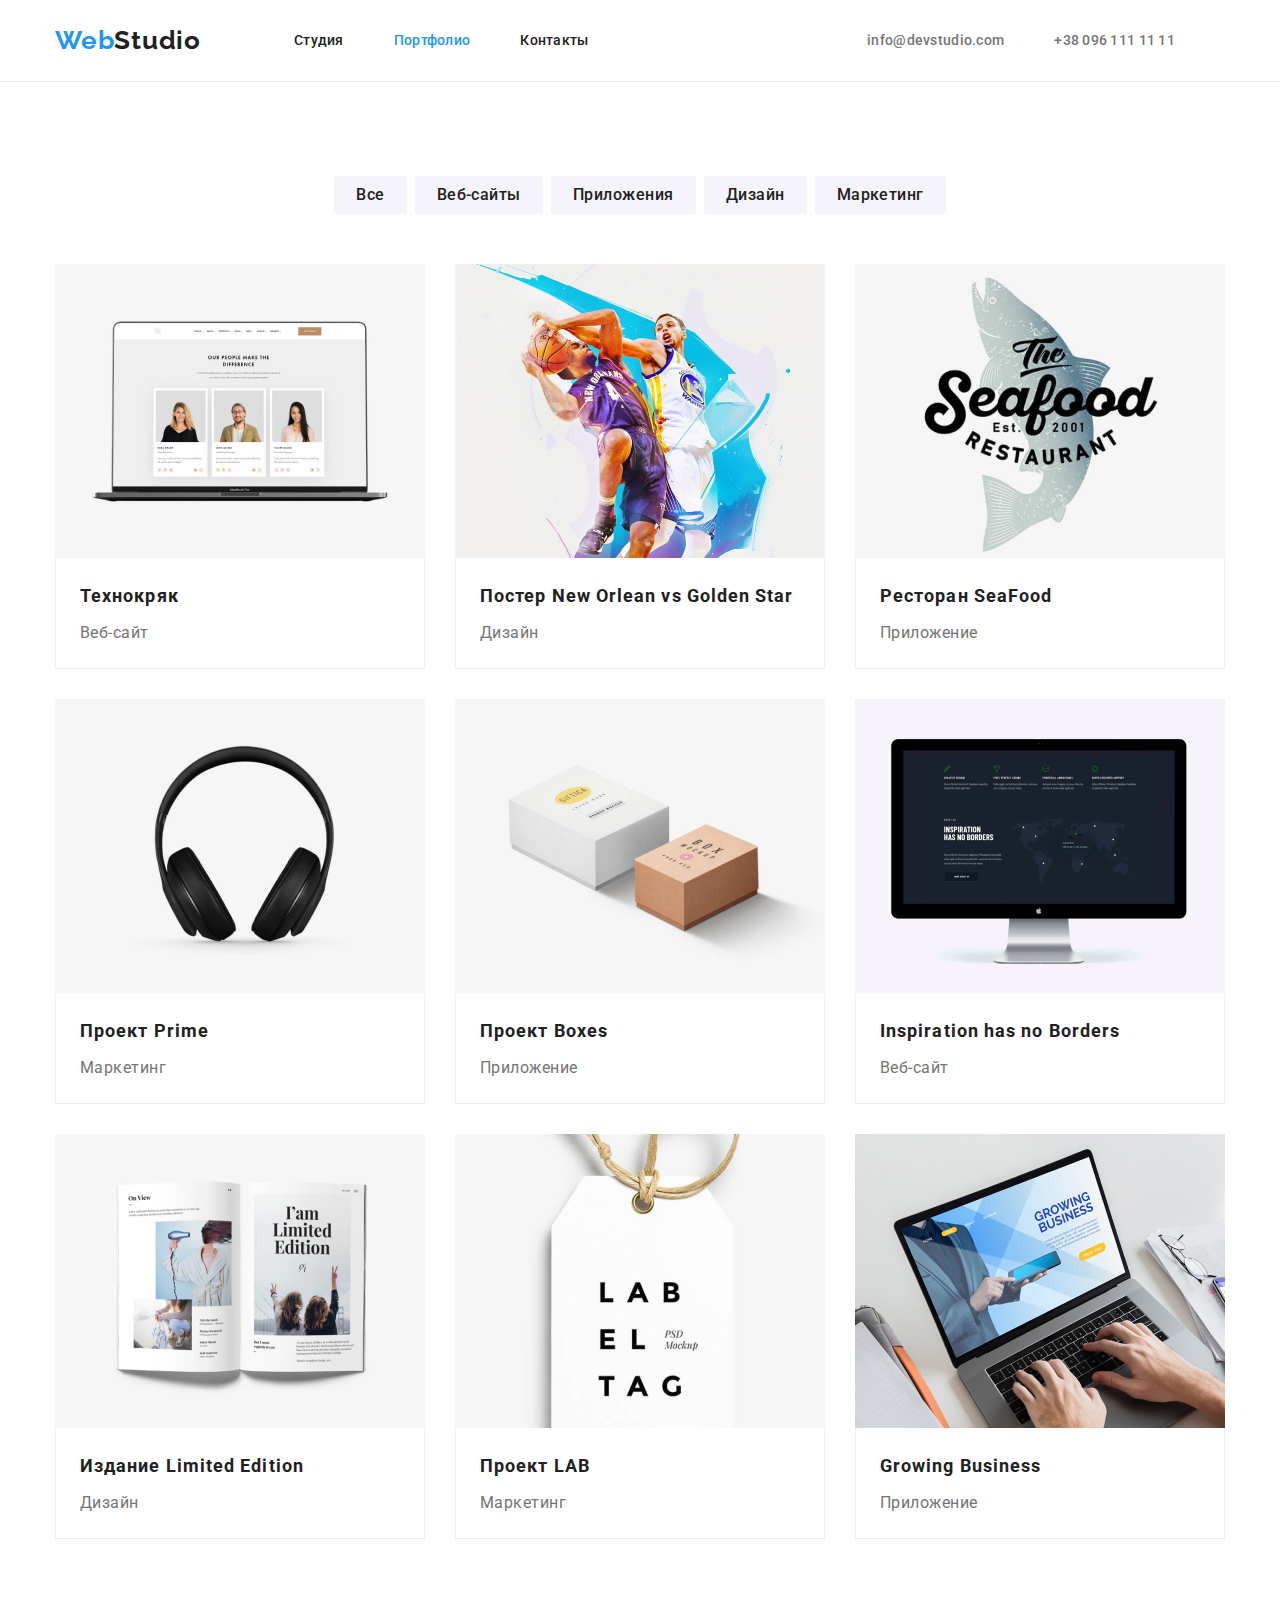
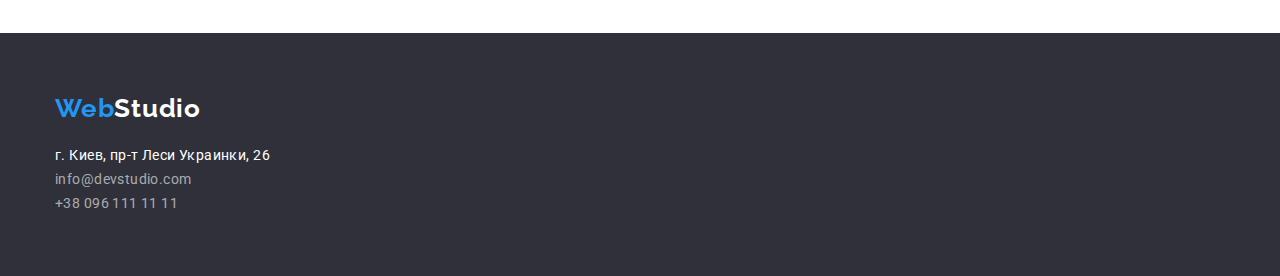
==== portfolio.html @ 63ca473e "hw 4" ====
<!DOCTYPE html>
<html lang="ru">
<head>
    <meta charset="UTF-8">
    <meta http-equiv="X-UA-Compatible" content="IE=edge">
    <meta name="viewport" content="width=device-width, initial-scale=1.0">
    <title>Portfolio</title>
    <link rel="preconnect" href="https://fonts.googleapis.com">
    <link rel="preconnect" href="https://fonts.gstatic.com" crossorigin>
    <link href="https://fonts.googleapis.com/css2?family=Raleway:wght@700&family=Roboto:wght@400;500;700;900&display=swap"
    rel="stylesheet">
    <link rel="stylesheet" href="https://cdnjs.cloudflare.com/ajax/libs/modern-normalize/1.0.0/modern-normalize.min.css" />
    <link rel="stylesheet" href="./css/style.css">
</head>
<body>
        <!--Шапка сайта-->
    <header class="header">
    
        <div class="container">
            <nav class="navigation">
                <a href="" class="logo">Web<span class="logo-web">Studio</span></a>
                <ul class="nav-list-links nav">
                    <li><a class="site-nav" href="./index.html">Студия</a></li>
                    <li><a class="site-nav current" href="">Портфолио</a> </li>
                    <li><a class="site-nav" href="">Контакты</a> </li>
                </ul>
            </nav>
    
            <ul class="site-nav-list ">
                <li>
                    <a class="site-nav-contact" href="mailto:info@devstudio.com">info@devstudio.com</a>
                </li>
                <li>
                    <a class="site-nav-contact" href="tel:+380961111111">+38 096 111 11 11</a>
                </li>
            </ul>
        </div>
    </header>

        <main>
            <section class="section">
                <div class="container">
                <h1 class="visually-hidden"> Наши Проекты</h1>
                <!-- кнопки -->
                <ul class="button-list">
                    <li class="button-list-item"><button class="button-navigate" type="button">Все</button></li>
                    <li class="button-list-item"><button class="button-navigate" type="button">Веб-сайты</button></li>
                    <li class="button-list-item"><button class="button-navigate" type="button">Приложения</button></li>
                    <li class="button-list-item"><button class="button-navigate" type="button">Дизайн</button></li>
                    <li class="button-list-item"><button class="button-navigate" type="button">Маркетинг</button></li>      
                </ul>
                
                <!-- Проекты -->
               
                <ul class="list-works">
                    <li class="list-cards-works-item">
            <a class="" href="">
                <img src="./img/project-1.jpg" width="370" height="294" alt="технокряк">  
                    <div class="conteiner-cards">                          
                        <h2 class="title-name-cards">Технокряк</h2>
                        <p class="cards-discription">Веб-сайт</p>
                    </div>

             </a>                       
                </li>
                    <li class="list-cards-works-item">
                        <a href="">
                            <img src="./img/project-2.jpg" width="370" height="294" alt="постер">
                            <div class="conteiner-cards">
                            <h2 class="title-name-cards">Постер New Orlean vs Golden Star</h2>                       
                            <p class="cards-discription">Дизайн</p>
                        </div>
                    </a>
                </li>
                    <li class="list-cards-works-item">
                        <a href="">
                            <img src="./img/project-3.jpg"  width="370" height="294" alt="ресторан">
                            <div class="conteiner-cards">
                                 <h2 class="title-name-cards">Ресторан SeaFood</h2>
                                <p class="cards-discription">Приложение</p>
                        </div>
                    </a>
                </li>
                    <li class="list-cards-works-item">
                        <a href="">
                            <img src="./img/project-4.jpg" width="370" height="294" alt="проект prime">
                                <div class="conteiner-cards">
                                 <h2 class="title-name-cards">Проект Prime</h2>
                                <p class="cards-discription">Маркетинг</p>
                               </div>
                    </a>
                </li>
                    <li class="list-cards-works-item">
                        <a href="">
                            <img src="./img/project-5.jpg" width="370" height="294" alt="проект boxes">
                                <div class="conteiner-cards">
                                 <h2 class="title-name-cards">Проект Boxes</h2>
                                <p class="cards-discription">Приложение</p>
                                </div>
                    </a>
                </li>
                    <li class="list-cards-works-item">
                        <a href="">
                            <img src="./img/project-6.jpg" width="370" height="294" alt="inpiration has no borders">
                                <div class="conteiner-cards">
                                 <h2 class="title-name-cards">Inspiration has no Borders</h2>
                                <p class="cards-discription">Веб-сайт</p>
                        </div>
                    </a>
                </li>
                    <li class="list-cards-works-item">
                        <a href="">
                            <img src="./img/project-7.jpg"  width="370" height="294" alt=" издание limited edition">
                                <div class="conteiner-cards">
                                 <h2 class="title-name-cards">Издание Limited Edition</h2>
                                <p class="cards-discription">Дизайн</p>
                                </div>
                    </a>
                </li>
                    <li class="list-cards-works-item">
                        <a href="">
                            <img src="./img/project-8.jpg" width="370" height="294" alt="проект lab">
                                <div class="conteiner-cards">
                                <h2 class="title-name-cards">Проект LAB</h2>
                                <p class="cards-discription">Маркетинг</p>
                            </div>
                    </a>
                </li>
                    <li class="list-cards-works-item">
                        <a href="">
                            <img src="./img/project-9.jpg"  width="370" height="294"  alt="growing business">
                                <div class="conteiner-cards">
                                <h2 class="title-name-cards">Growing Business</h2>
                                <p class="cards-discription">Приложение</p>
                        </div>
                    </a>
                </li>
                </ul>
                </div>
            </section>
        </main>

    <!--Подвал сайта-->
<footer class="footer">
    <div class="container">
        <a href="" class="logo-footer">Web<span class="logo-web-footer">Studio</span></a>
        <address>
            <ul class="list">
                <li><a class="address" href=""> г. Киев, пр-т Леси Украинки, 26</a></li>
                <li>
                    <a class="contact-footer" href="mailto:info@devstudio.com">info@devstudio.com</a>
                </li>
                <li>
                    <a class="contact-footer-phone" href="tel:+380961111111">+38 096 111 11 11</a>
                </li>
            </ul>
        </address>
    </div>
</footer>
    
</body>
</html>
---- css/style.css ----
:root {
  --primary-text-color: #212121;
  --tittle-text-color: #757575;
  --accent-color: #2196f3;
  --primary-with-color: #ffffff;
  --section-background-color: #f5f4fa;
  --section-hero-background-color: #c4c4c4;
  --footer-background-color: #2f303a;
  --button-accent-color: #188ce8;
  --contact-footer-color: rgba(255, 255, 255, 0.6);
  --border-color: #eeeeee;
  --border-header-color: #ececec;
}

/*--START STUDIO--*/
body {
  font-family: "Roboto", sans-serif;
  font-size: 14px;
  letter-spacing: 0.03em;
  color: var(--primary-text-color);
  background-color: var(--primary-with-color);
  margin: 0;
}

.container {
  width: 1200px;
  margin-left: auto;
  margin-right: auto;
  padding-left: 15px;
  padding-right: 15px;
}

.section {
  padding-top: 94px;
  padding-bottom: 94px;
}

.visually-hidden {
  position: absolute;
  width: 1px;
  height: 1px;
  margin: -1px;
  padding: 0;
  overflow: hidden;
  border: 0;
  clip: rect(0 0 0 0);
}

h1,
h2,
h3,
ul,
p {
  margin-top: 0;
  margin-bottom: 0;
  padding: 0;
}

ul {
  list-style: none;
}

a {
  text-decoration: none;
}

img {
  display: block;
  max-width: 100%;
  height: auto;
}

/* header */
.header .container,
.navigation,
.nav-list-links,
.site-nav-list {
  display: flex;
  align-items: center;
}

.header {
  border-bottom: 1px solid var(--border-header-color);
}

.site-nav-list {
  margin-left: auto;
}

.logo {
  font-family: Raleway;
  font-style: normal;
  font-weight: bold;
  font-size: 26px;
  line-height: 1.2;
  letter-spacing: 0.03em;
  color: var(--accent-color);
  margin-right: 93px;
  padding-top: 25px;
  padding-bottom: 25px;
}
.logo-web {
  font-family: Raleway;
  font-style: normal;
  font-weight: bold;
  font-size: 26px;
  line-height: 1.2;
  letter-spacing: 0.03em;
  color: var(--primary-text-color);
}

.nav-list-links {
  padding-top: 32px;
  padding-bottom: 32px;
}

.site-nav {
  font-style: normal;
  font-weight: 500;
  font-size: 14px;
  line-height: 1.1;
  letter-spacing: 0.02em;
  color: var(--primary-text-color);
  margin-right: 50px;
}
.current {
  color: var(--accent-color);
  text-decoration: none;
  pointer-events: none;
}

.site-nav:hover,
.site-nav:focus {
  color: var(--accent-color);
}
.site-nav-contact {
  color: var(--tittle-text-color);
  font-weight: 500;
  font-size: 14px;
  line-height: 1.14;
  letter-spacing: 0.02em;
  margin-right: 50px;
  padding-top: 32px;
  padding-bottom: 32px;
}
.site-nav-contact:hover,
.site-nav-contact:focus {
  color: var(--accent-color);
}

/* header end */

/* START-HERO */

.section-hero {
  background-image: linear-gradient(
      rgba(47, 48, 58, 0.4),
      rgba(47, 48, 58, 0.4)
    ),
    url(../img/hero-section.jpg);
  background-size: cover;
  background-color: var(--section-hero-background-color);
  text-align: center;
  padding-top: 200px;
  padding-bottom: 200px;
}

.hero-title {
  width: 696px;
  font-weight: 900;
  font-size: 44px;
  line-height: 1.36;
  margin-bottom: 30px;
  text-transform: uppercase;
  letter-spacing: 0.06em;
  color: var(--primary-with-color);
  margin-left: auto;
  margin-right: auto;
}
.button-hero {
  border: none;
  border-radius: 4px;
  padding: 10px 16px;
  cursor: pointer;
  background-color: var(--accent-color);
  font-family: inherit;
  font-style: normal;
  font-weight: bold;
  font-size: 16px;
  letter-spacing: 0.06em;
  color: var(--primary-with-color);
  font-size: 16px;
  line-height: 1.8;
}

.button-hero:hover,
.button-hero:focus {
  background-color: var(--button-accent-color);
}

/* END-HERO */

/* START-FEATURES */

.features-list {
  display: flex;
}

.features-list-item:not(:last-child) {
  margin-right: 30px;
}

.icon-features {
  display: flex;

  width: 270px;
  height: 120px;

  align-items: center;
  justify-content: center;

  margin-bottom: 30px;
  background-color: var(--section-background-color);
}

.icon-img {
  width: 65px;
  height: 70px;
}

.features-title {
  font-weight: bold;
  font-size: 14px;
  line-height: 1.14;
  letter-spacing: 0.03em;
  text-transform: uppercase;
  color: var(--primary-text-color);
  margin-bottom: 10px;
}
.features-description {
  width: 270px;
  font-style: normal;
  font-weight: normal;
  font-size: 14px;
  line-height: 1.7;
  letter-spacing: 0.03em;
  color: var(--tittle-text-color);
}

/* END-FEATURES */

.title {
  font-weight: bold;
  font-size: 36px;
  line-height: 1.16;
  text-align: center;
  letter-spacing: 0.03em;
  color: var(--primary-text-color);
  margin-bottom: 50px;
}

/* START-LESSON */

.lesson-list {
  display: flex;
  justify-content: space-between;
}

/* END-LESSON */

/* START-TEAM */

.section-team {
  background-color: var(--section-background-color);
}

.team-list {
  display: flex;
}

.card-position {
  flex-basis: calc((100% - 120px) / 4);
}

.cards,
.card-position:not(:last-child) {
  margin-right: 30px;
  background: var(--primary-with-color);
  box-shadow: 0px 1px 3px rgba(0, 0, 0, 0.12), 0px 1px 1px rgba(0, 0, 0, 0.14),
    0px 2px 1px rgba(0, 0, 0, 0.2);
  border-radius: 0px 0px 4px 4px;
}
.title-name {
  font-weight: 500;
  font-size: 16px;
  line-height: 1.18;
  text-align: center;
  letter-spacing: 0.03em;
  color: var(--primary-text-color);
  padding-top: 30px;
  padding-bottom: 10px;
}
.team-position {
  font-style: normal;
  font-weight: normal;
  font-size: 16px;
  line-height: 1.18;
  text-align: center;
  letter-spacing: 0.03em;
  color: var(--tittle-text-color);
  padding-bottom: 30px;
}

/* TEAM-END */
.footer {
  background-color: var(--footer-background-color);
  padding-top: 60px;
  padding-bottom: 60px;
}

.logo-footer {
  font-family: Raleway;
  font-style: normal;
  font-weight: bold;
  font-size: 26px;
  line-height: 1.2;
  letter-spacing: 0.03em;
  color: var(--accent-color);
  display: block;
  margin-bottom: 20px;
}

.logo-web-footer {
  font-family: Raleway;
  font-style: normal;
  font-weight: bold;
  font-size: 26px;
  line-height: 1.2;
  letter-spacing: 0.03em;
  color: var(--primary-with-color);
}
.address {
  font-style: normal;
  font-weight: normal;
  font-size: 14px;
  line-height: 1.71;
  letter-spacing: 0.03em;
  color: var(--primary-with-color);
}

.contact-footer {
  font-style: normal;
  font-weight: normal;
  font-size: 14px;
  line-height: 1.71;
  letter-spacing: 0.03em;
  color: var(--contact-footer-color);
  margin-bottom: 9px;
}

.contact-footer-phone {
  font-style: normal;
  font-weight: normal;
  font-size: 14px;
  line-height: 1.71;
  letter-spacing: 0.03em;
  color: var(--contact-footer-color);
}

/*--END STUDIO--*/

/* START PORTFOLIO */
.section-portfolio {
  color: var(--section-background-color);
  padding-top: 94px;
  padding-bottom: 94px;
}

.button-list {
  display: flex;
  justify-content: center;
  margin-bottom: 50px;
}

.button-list-item:not(:last-child) {
  margin-right: 8px;
}
.button-navigate {
  background-color: var(--section-background-color);
  text-decoration: none;
  font-family: inherit;
  font-style: normal;
  font-weight: 500;
  font-size: 16px;
  line-height: 1.62;
  text-align: center;
  letter-spacing: 0.03em;
  color: var(--primary-text-color);
  cursor: pointer;
  border: 0px;
  border-radius: 3px;
  padding: 6px 22px;
}
.button-navigate:hover,
.button-navigate:focus {
  background-color: var(--accent-color);
  color: var(--primary-with-color);
}

.list-works {
  display: flex;
  flex-wrap: wrap;
}

.list-cards-works-item:not(:nth-child(3n)) {
  margin-right: 30px;
}

.list-cards-works-item:not(:nth-last-child(-n + 3)) {
  margin-bottom: 30px;
}

.conteiner-cards {
  border-left: 1px solid var(--border-color);
  border-right: 1px solid var(--border-color);
  border-bottom: 1px solid var(--border-color);
  padding-top: 20px;
  padding-left: 24px;
  padding-right: 24px;
  padding-bottom: 20px;
}

.title-name-cards {
  font-weight: bold;
  font-size: 18px;
  line-height: 2;
  letter-spacing: 0.06em;
  color: var(--primary-text-color);
  margin-bottom: 4px;
}

.cards-discription {
  font-style: normal;
  font-weight: normal;
  font-size: 16px;
  line-height: 1.87;
  letter-spacing: 0.03em;
  color: var(--tittle-text-color);
}

/* END PORTFOLIO */
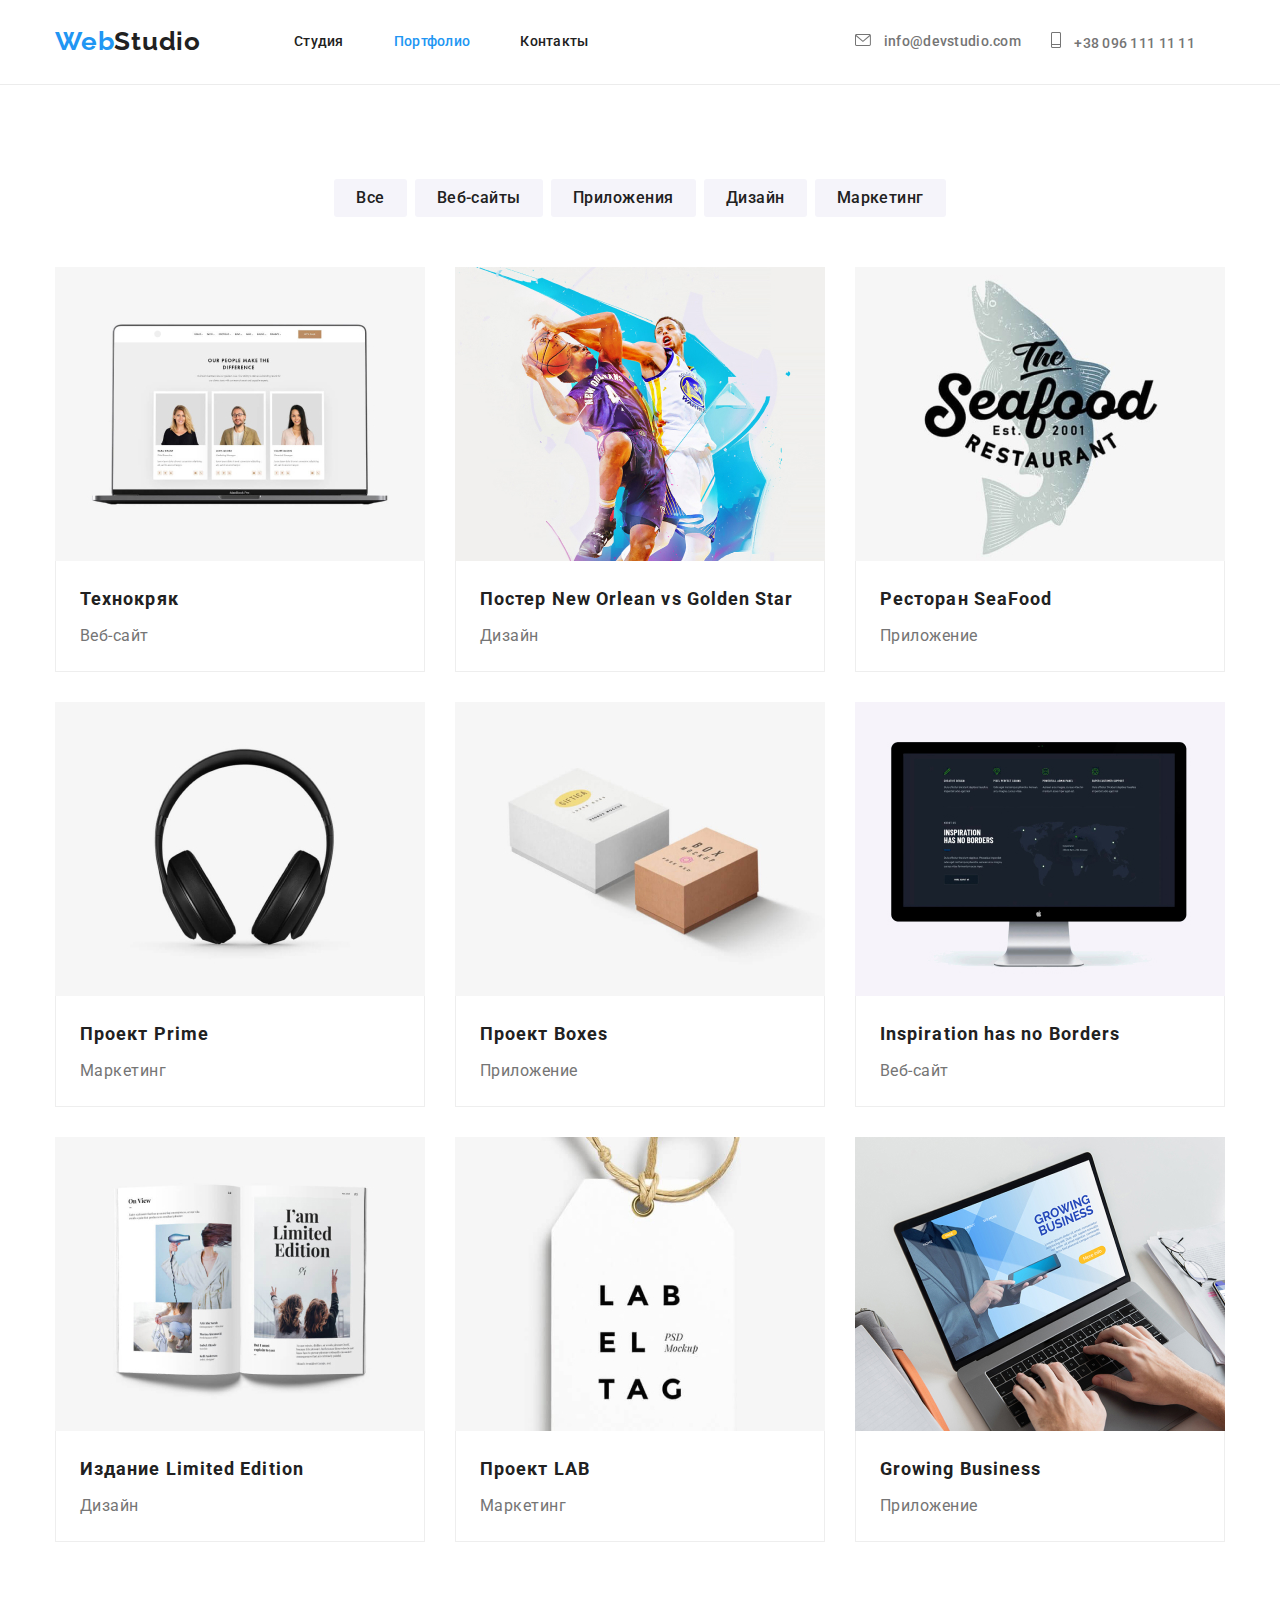
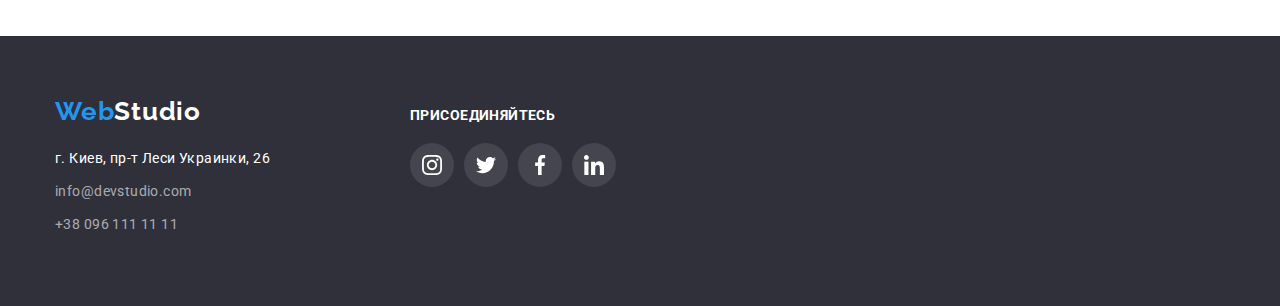
==== commit b3a5fdef: "finished hw 4" ====
--- a/portfolio.html
+++ b/portfolio.html
@@ -13,10 +13,10 @@
     <link rel="stylesheet" href="./css/style.css">
 </head>
 <body>
+
         <!--Шапка сайта-->
     <header class="header">
-    
-        <div class="container">
+        <div class="container-header">
             <nav class="navigation">
                 <a href="" class="logo">Web<span class="logo-web">Studio</span></a>
                 <ul class="nav-list-links nav">
@@ -27,15 +27,25 @@
             </nav>
     
             <ul class="site-nav-list ">
-                <li>
-                    <a class="site-nav-contact" href="mailto:info@devstudio.com">info@devstudio.com</a>
-                </li>
-                <li>
-                    <a class="site-nav-contact" href="tel:+380961111111">+38 096 111 11 11</a>
+                <li class="site-nav-list-item">
+                    <a class="site-nav-contact" href="mailto:info@devstudio.com">
+                        <svg class="header-logo-email">
+                            <use href="./img/icons.svg#icon-email" width="16" height="12"> </use>
+                        </svg>
+                        info@devstudio.com
+                    </a>
+                </li>
+                <li class="site-nav-list-item">
+                    <a class="site-nav-contact" href="tel:+380961111111">
+                        <svg class="header-logo-phone">
+                            <use href="./img/icons.svg#icon-phone" width="10" height="16"> </use>
+                        </svg>
+                        +38 096 111 11 11</a>
                 </li>
             </ul>
         </div>
     </header>
+
 
         <main>
             <section class="section">
@@ -54,7 +64,7 @@
                
                 <ul class="list-works">
                     <li class="list-cards-works-item">
-            <a class="" href="">
+            <a class="cards-link" href="">
                 <img src="./img/project-1.jpg" width="370" height="294" alt="технокряк">  
                     <div class="conteiner-cards">                          
                         <h2 class="title-name-cards">Технокряк</h2>
@@ -64,7 +74,7 @@
              </a>                       
                 </li>
                     <li class="list-cards-works-item">
-                        <a href="">
+                        <a class="cards-link" href="">
                             <img src="./img/project-2.jpg" width="370" height="294" alt="постер">
                             <div class="conteiner-cards">
                             <h2 class="title-name-cards">Постер New Orlean vs Golden Star</h2>                       
@@ -73,7 +83,7 @@
                     </a>
                 </li>
                     <li class="list-cards-works-item">
-                        <a href="">
+                        <a class="cards-link" href="">
                             <img src="./img/project-3.jpg"  width="370" height="294" alt="ресторан">
                             <div class="conteiner-cards">
                                  <h2 class="title-name-cards">Ресторан SeaFood</h2>
@@ -82,7 +92,7 @@
                     </a>
                 </li>
                     <li class="list-cards-works-item">
-                        <a href="">
+                        <a class="cards-link" href="">
                             <img src="./img/project-4.jpg" width="370" height="294" alt="проект prime">
                                 <div class="conteiner-cards">
                                  <h2 class="title-name-cards">Проект Prime</h2>
@@ -91,7 +101,7 @@
                     </a>
                 </li>
                     <li class="list-cards-works-item">
-                        <a href="">
+                        <a class="cards-link" href="">
                             <img src="./img/project-5.jpg" width="370" height="294" alt="проект boxes">
                                 <div class="conteiner-cards">
                                  <h2 class="title-name-cards">Проект Boxes</h2>
@@ -100,7 +110,7 @@
                     </a>
                 </li>
                     <li class="list-cards-works-item">
-                        <a href="">
+                        <a class="cards-link" href="">
                             <img src="./img/project-6.jpg" width="370" height="294" alt="inpiration has no borders">
                                 <div class="conteiner-cards">
                                  <h2 class="title-name-cards">Inspiration has no Borders</h2>
@@ -109,7 +119,7 @@
                     </a>
                 </li>
                     <li class="list-cards-works-item">
-                        <a href="">
+                        <a class="cards-link" href="">
                             <img src="./img/project-7.jpg"  width="370" height="294" alt=" издание limited edition">
                                 <div class="conteiner-cards">
                                  <h2 class="title-name-cards">Издание Limited Edition</h2>
@@ -118,7 +128,7 @@
                     </a>
                 </li>
                     <li class="list-cards-works-item">
-                        <a href="">
+                        <a class="cards-link" href="">
                             <img src="./img/project-8.jpg" width="370" height="294" alt="проект lab">
                                 <div class="conteiner-cards">
                                 <h2 class="title-name-cards">Проект LAB</h2>
@@ -127,7 +137,7 @@
                     </a>
                 </li>
                     <li class="list-cards-works-item">
-                        <a href="">
+                        <a class="cards-link" href="">
                             <img src="./img/project-9.jpg"  width="370" height="294"  alt="growing business">
                                 <div class="conteiner-cards">
                                 <h2 class="title-name-cards">Growing Business</h2>
@@ -142,18 +152,65 @@
 
     <!--Подвал сайта-->
 <footer class="footer">
-    <div class="container">
-        <a href="" class="logo-footer">Web<span class="logo-web-footer">Studio</span></a>
-        <address>
-            <ul class="list">
-                <li><a class="address" href=""> г. Киев, пр-т Леси Украинки, 26</a></li>
+    <div class="container footer-container">
+        <div class="address">
+            <a href="" class="logo-footer">Web<span class="logo-web-footer">Studio</span></a>
+            <address>
+                <ul class="list">
+                    <li class="footer-contact-list-item">
+                        <a class="address" href=""> г. Киев, пр-т Леси Украинки, 26</a>
+                    </li>
+                    <li class="footer-contact-list-item">
+                        <a class="contact-footer" href="mailto:info@devstudio.com">info@devstudio.com</a>
+                    </li>
+                    <li class="footer-contact-list-item">
+                        <a class="contact-footer-phone" href="tel:+380961111111">+38 096 111 11 11</a>
+                    </li>
+                </ul>
+        </div>
+
+        <div class="social">
+            <p class="footer-subscribe">ПРИСОЕДИНЯЙТЕСЬ</p>
+            <ul class="footer-social-links">
                 <li>
-                    <a class="contact-footer" href="mailto:info@devstudio.com">info@devstudio.com</a>
-                </li>
-                <li>
-                    <a class="contact-footer-phone" href="tel:+380961111111">+38 096 111 11 11</a>
+
+                </li>
+                <li class="footer-social-links-item">
+                    <a class="footer-logo-links" href="">
+                        <svg class="footer-icon">
+                            <use href="./img/icons.svg#icon-instagram" width="20" height="20">
+                            </use>
+                        </svg>
+                    </a>
+                </li>
+                <li class="footer-social-links-item">
+                    <a class="footer-logo-links" href="">
+                        <svg class="footer-icon">
+                            <use href="./img/icons.svg#icon-twitter" width="20" height="20">
+                            </use>
+                        </svg>
+                    </a>
+                </li>
+                <li class="footer-social-links-item">
+                    <a class="footer-logo-links" href="">
+                        <svg class="footer-icon">
+                            <use href="./img/icons.svg#icon-facebook" width="20" height="20">
+                            </use>
+                        </svg>
+                    </a>
+                </li>
+                <li class="footer-social-links-item">
+                    <a class="footer-logo-links" href="">
+                        <svg class="footer-icon">
+                            <use href="./img/icons.svg#icon-linkedin" width="20" height="20">
+                            </use>
+                        </svg>
+                    </a>
                 </li>
             </ul>
+            </li>
+            </ul>
+        </div>
         </address>
     </div>
 </footer>
--- a/css/style.css
+++ b/css/style.css
@@ -10,6 +10,7 @@
   --contact-footer-color: rgba(255, 255, 255, 0.6);
   --border-color: #eeeeee;
   --border-header-color: #ececec;
+  --border-clients-color: #afb1b8;
 }
 
 /*--START STUDIO--*/
@@ -62,6 +63,7 @@
 
 a {
   text-decoration: none;
+  display: block;
 }
 
 img {
@@ -71,20 +73,50 @@
 }
 
 /* header */
-.header .container,
+.container-header {
+  min-width: 1200px;
+  display: flex;
+  padding-left: 15px;
+  padding-right: 15px;
+}
+
+.header {
+  border-bottom: 1px solid var(--border-header-color);
+  display: flex;
+  justify-content: center;
+  align-items: center;
+}
+
 .navigation,
 .nav-list-links,
+.site-nav {
+  display: flex;
+  justify-content: center;
+  align-items: center;
+}
+
 .site-nav-list {
   display: flex;
-  align-items: center;
-}
-
-.header {
-  border-bottom: 1px solid var(--border-header-color);
-}
-
-.site-nav-list {
-  margin-left: auto;
+  justify-content: center;
+  align-items: center;
+}
+
+.navigation {
+  margin-right: auto;
+}
+
+.header-logo-email {
+  width: 16px;
+  height: 12px;
+  fill: currentColor;
+  margin-right: 10px;
+}
+
+.header-logo-phone {
+  width: 10px;
+  height: 16px;
+  fill: currentColor;
+  margin-right: 10px;
 }
 
 .logo {
@@ -139,10 +171,14 @@
   font-size: 14px;
   line-height: 1.14;
   letter-spacing: 0.02em;
-  margin-right: 50px;
   padding-top: 32px;
   padding-bottom: 32px;
 }
+
+.site-nav-contact {
+  margin-right: 30px;
+}
+
 .site-nav-contact:hover,
 .site-nav-contact:focus {
   color: var(--accent-color);
@@ -308,16 +344,168 @@
   text-align: center;
   letter-spacing: 0.03em;
   color: var(--tittle-text-color);
-  padding-bottom: 30px;
+  margin-bottom: 16px;
+}
+
+.team-social-links-item {
+  display: flex;
+  justify-content: center;
+  align-items: center;
+  margin-bottom: 30px;
+}
+
+.team-social-links-item:not(last-child) {
+  margin-right: 10px;
+}
+
+.team-social-links {
+  display: flex;
+  justify-content: center;
+  align-items: center;
+}
+
+.logo-links {
+  width: 44px;
+  height: 44px;
+}
+
+.icon-links {
+  width: 44px;
+  height: 44px;
+  fill: var(--border-clients-color);
+  padding: 12px;
+}
+
+.logo-links:hover,
+.logo-links:focus {
+  background-color: var(--accent-color);
+  border-radius: 50px;
+}
+
+.icon-links:hover,
+.icon-links:focus {
+  fill: var(--primary-with-color);
 }
 
 /* TEAM-END */
+
+/* START CLIENTS */
+.clients-list {
+  display: flex;
+  justify-content: center;
+}
+
+.clients-list-item {
+  display: flex;
+  border: 1 px solid var(--border-clients-color);
+  border-radius: 4px;
+}
+
+.clients-icon-link {
+  width: 170px;
+  height: 92px;
+  border: 1px solid var(--border-clients-color);
+  border-radius: 4px;
+  padding: 16px 32px;
+}
+
+.clients-icon {
+  width: 106px;
+  height: 60px;
+  fill: var(--border-clients-color);
+}
+
+.clients-list-item:not(:last-child) {
+  margin-right: 30px;
+}
+
+.clients-icon-link:hover,
+.clients-icon-link:focus {
+  border-color: var(--accent-color);
+}
+
+.clients-icon:hover,
+.clients-icon:focus {
+  fill: var(--accent-color);
+}
+
 .footer {
   background-color: var(--footer-background-color);
   padding-top: 60px;
   padding-bottom: 60px;
 }
 
+/* SOCIAL */
+.footer-container {
+  display: flex;
+  align-items: baseline;
+}
+
+.address {
+  margin-right: 70px;
+}
+
+.social {
+  display: flex;
+  flex-direction: column;
+  justify-content: center;
+}
+
+.footer-subscribe {
+  font-family: inherit;
+  font-style: normal;
+  font-weight: bold;
+  font-size: 14px;
+  line-height: 16px;
+  letter-spacing: 0.03em;
+  text-transform: uppercase;
+  color: var(--primary-with-color);
+  margin-bottom: 20px;
+}
+
+.footer-social-links-item {
+  display: flex;
+  justify-content: center;
+  align-items: center;
+}
+
+.footer-social-links-item:not(last-child) {
+  margin-right: 10px;
+}
+
+.footer-social-links {
+  display: flex;
+  justify-content: center;
+  align-items: center;
+}
+
+.footer-logo-links {
+  width: 44px;
+  height: 44px;
+  background: rgba(255, 255, 255, 0.1);
+  border-radius: 50px;
+}
+
+.footer-icon {
+  width: 44px;
+  height: 44px;
+  fill: var(--primary-with-color);
+  padding: 12px;
+}
+
+.footer-logo-links:hover,
+.footer-logo-links:focus {
+  background-color: var(--accent-color);
+  border-radius: 50px;
+}
+
+.icon-links:hover,
+.icon-links:focus {
+  fill: var(--primary-with-color);
+}
+
+/* END-SOCIAL */
+
 .logo-footer {
   font-family: Raleway;
   font-style: normal;
@@ -348,6 +536,10 @@
   color: var(--primary-with-color);
 }
 
+.footer-contact-list-item:not(last-child) {
+  margin-bottom: 9px;
+}
+
 .contact-footer {
   font-style: normal;
   font-weight: normal;
@@ -355,7 +547,6 @@
   line-height: 1.71;
   letter-spacing: 0.03em;
   color: var(--contact-footer-color);
-  margin-bottom: 9px;
 }
 
 .contact-footer-phone {
@@ -405,11 +596,19 @@
 .button-navigate:focus {
   background-color: var(--accent-color);
   color: var(--primary-with-color);
+  box-shadow: 0px 3px 1px rgba(0, 0, 0, 0.1), 0px 1px 2px rgba(0, 0, 0, 0.08),
+    0px 2px 2px rgba(0, 0, 0, 0.12);
 }
 
 .list-works {
   display: flex;
   flex-wrap: wrap;
+}
+
+.cards-link:hover,
+.cards-link:focus {
+  box-shadow: 0px 1px 1px rgba(0, 0, 0, 0.12), 0px 4px 4px rgba(0, 0, 0, 0.06),
+    1px 4px 6px rgba(0, 0, 0, 0.16);
 }
 
 .list-cards-works-item:not(:nth-child(3n)) {
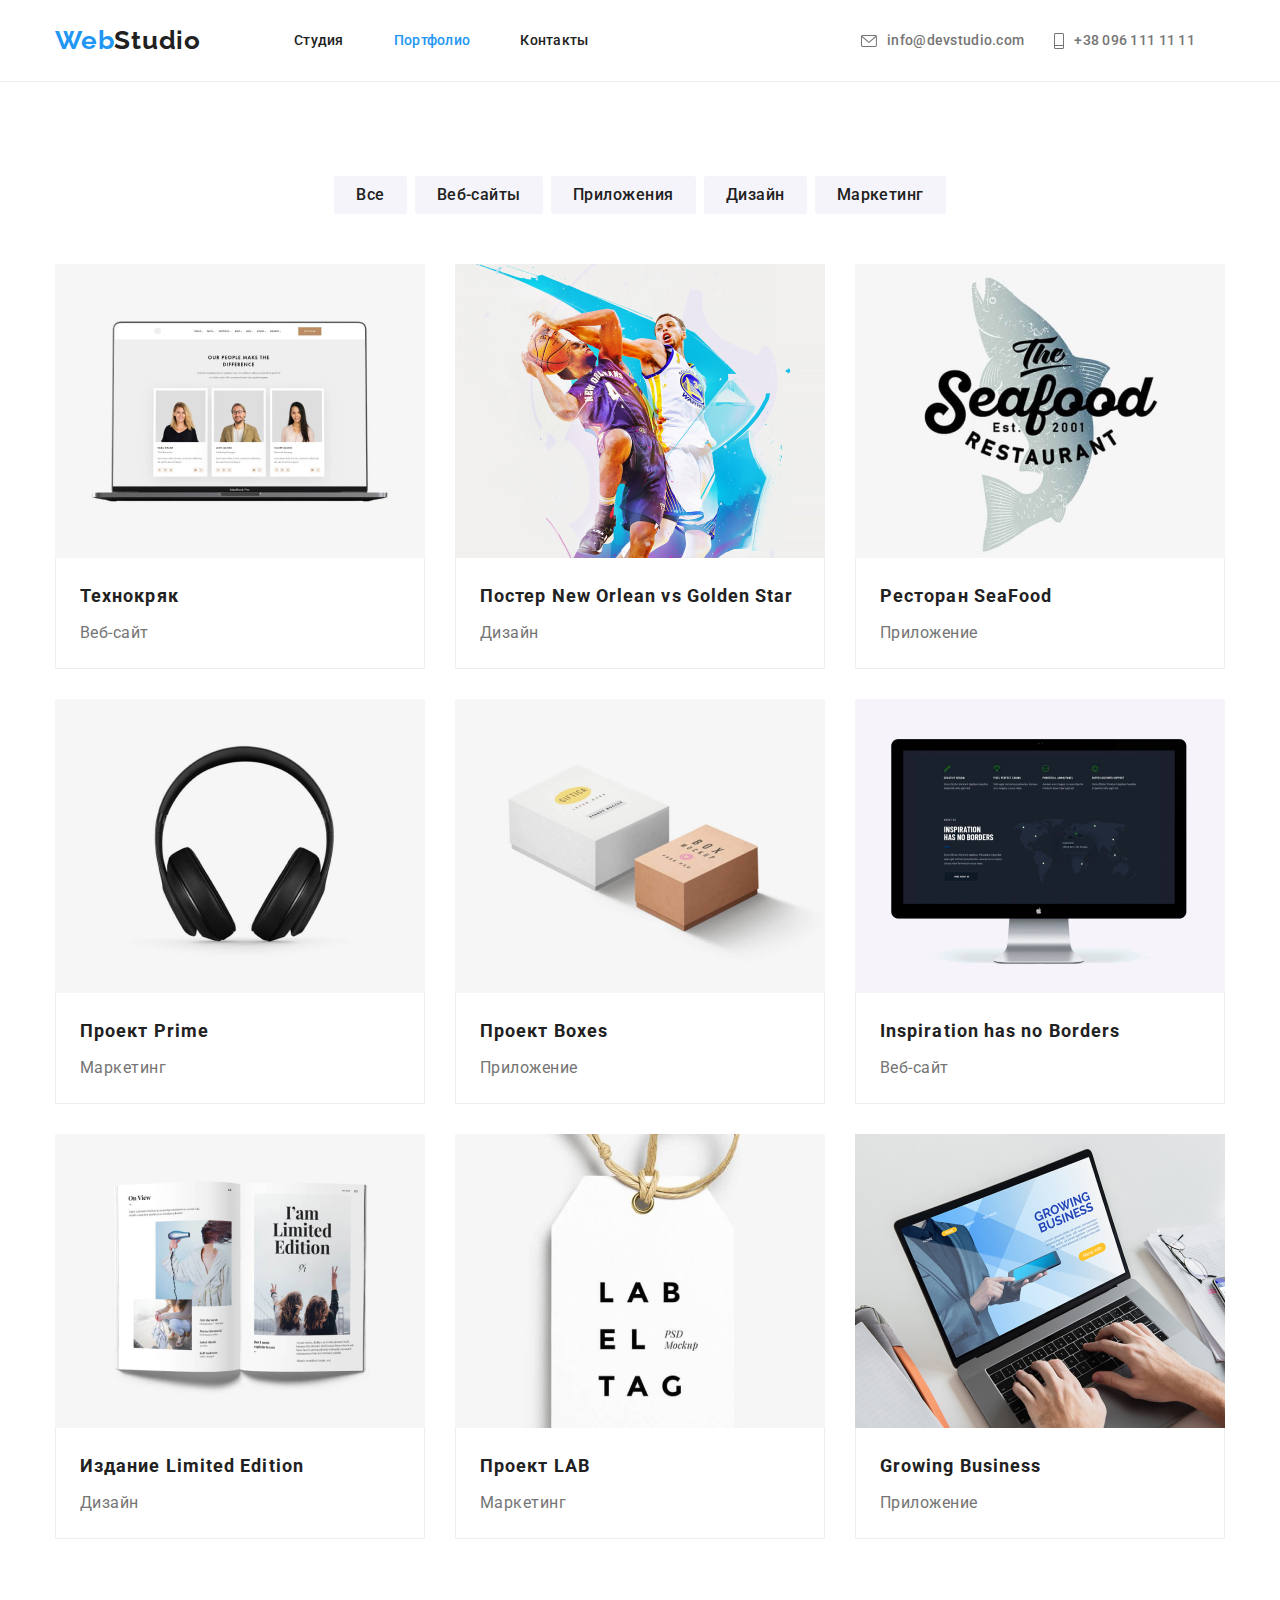
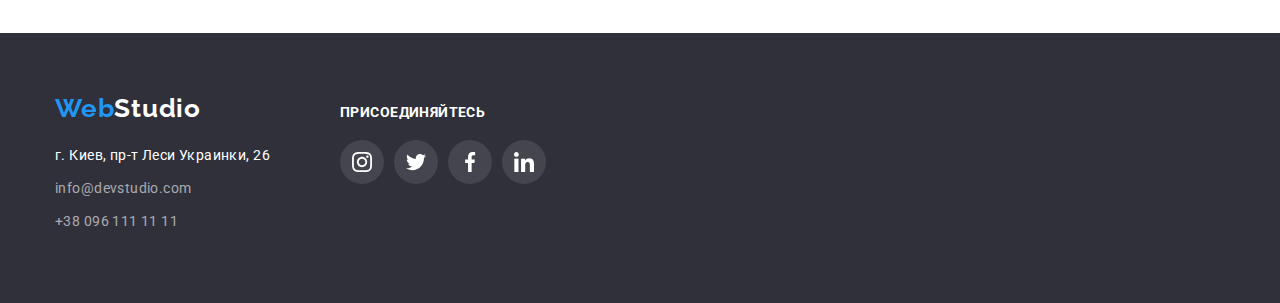
==== commit b0731e1f: "fixed hw4" ====
--- a/portfolio.html
+++ b/portfolio.html
@@ -158,7 +158,7 @@
             <address>
                 <ul class="list">
                     <li class="footer-contact-list-item">
-                        <a class="address" href=""> г. Киев, пр-т Леси Украинки, 26</a>
+                        <a class="address-link" href=""> г. Киев, пр-т Леси Украинки, 26</a>
                     </li>
                     <li class="footer-contact-list-item">
                         <a class="contact-footer" href="mailto:info@devstudio.com">info@devstudio.com</a>
--- a/css/style.css
+++ b/css/style.css
@@ -117,6 +117,7 @@
   height: 16px;
   fill: currentColor;
   margin-right: 10px;
+  align-items: baseline;
 }
 
 .logo {
@@ -166,6 +167,8 @@
   color: var(--accent-color);
 }
 .site-nav-contact {
+  display: flex;
+  align-items: center;
   color: var(--tittle-text-color);
   font-weight: 500;
   font-size: 14px;
@@ -285,6 +288,10 @@
 
 /* END-FEATURES */
 
+.occupation-section {
+  padding-top: 0px;
+}
+
 .title {
   font-weight: bold;
   font-size: 36px;
@@ -333,8 +340,8 @@
   text-align: center;
   letter-spacing: 0.03em;
   color: var(--primary-text-color);
-  padding-top: 30px;
-  padding-bottom: 10px;
+  margin-top: 30px;
+  margin-bottom: 10px;
 }
 .team-position {
   font-style: normal;
@@ -407,12 +414,12 @@
   border: 1px solid var(--border-clients-color);
   border-radius: 4px;
   padding: 16px 32px;
+  fill: var(--border-clients-color);
 }
 
 .clients-icon {
   width: 106px;
   height: 60px;
-  fill: var(--border-clients-color);
 }
 
 .clients-list-item:not(:last-child) {
@@ -422,10 +429,6 @@
 .clients-icon-link:hover,
 .clients-icon-link:focus {
   border-color: var(--accent-color);
-}
-
-.clients-icon:hover,
-.clients-icon:focus {
   fill: var(--accent-color);
 }
 
@@ -434,6 +437,8 @@
   padding-top: 60px;
   padding-bottom: 60px;
 }
+
+/* END-CLIENTS */
 
 /* SOCIAL */
 .footer-container {
@@ -527,7 +532,7 @@
   letter-spacing: 0.03em;
   color: var(--primary-with-color);
 }
-.address {
+.address-link {
   font-style: normal;
   font-weight: normal;
   font-size: 14px;
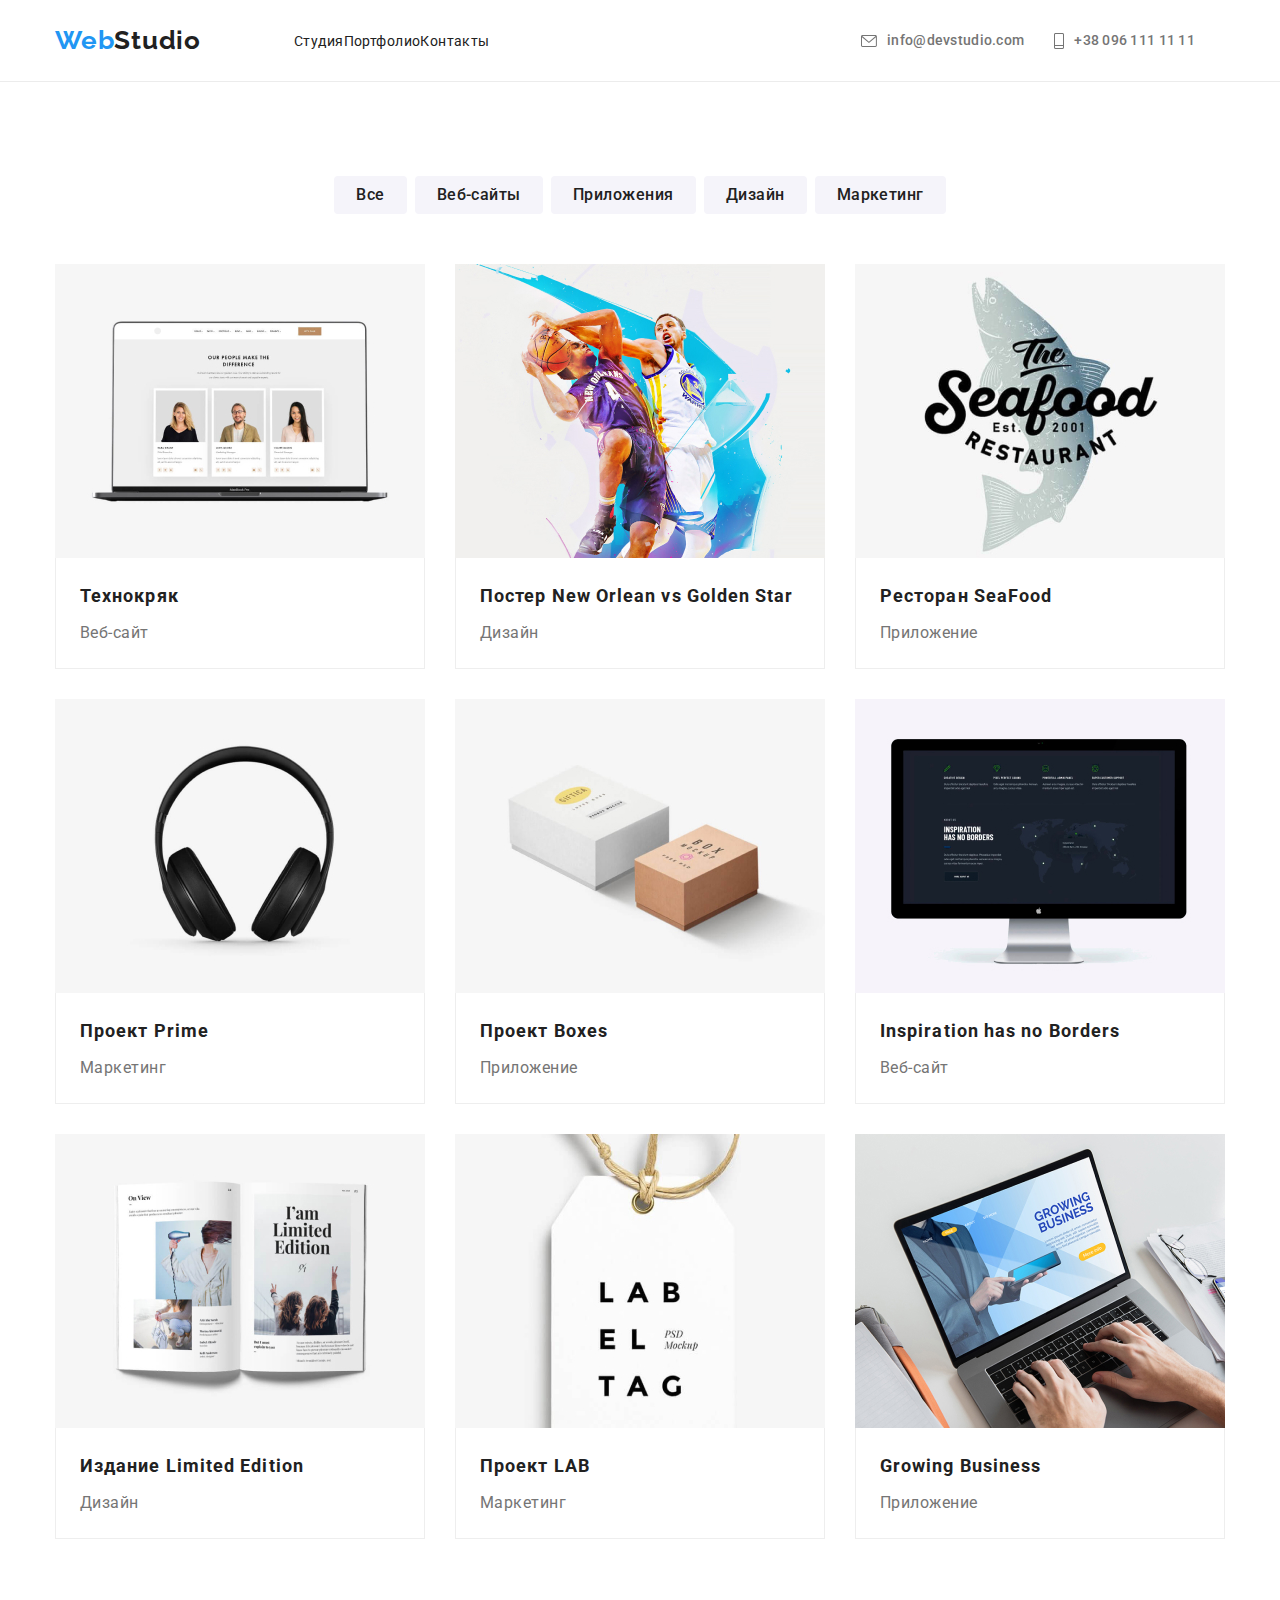
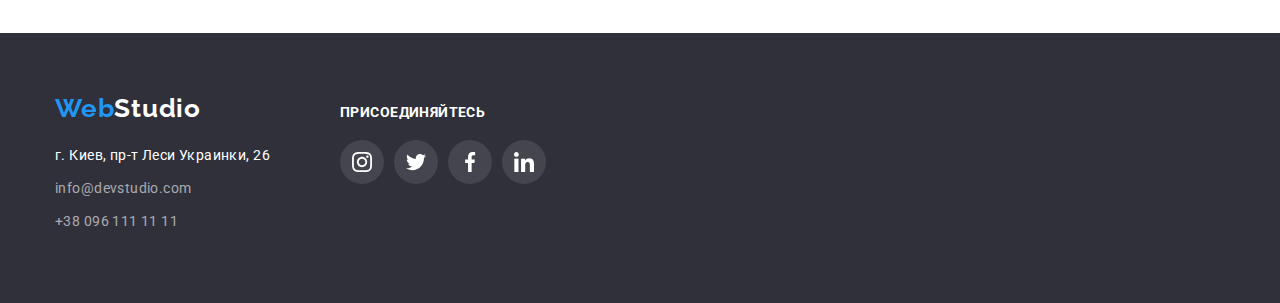
==== commit 193beab6: "fixes hw 4 again" ====
--- a/portfolio.html
+++ b/portfolio.html
@@ -20,9 +20,9 @@
             <nav class="navigation">
                 <a href="" class="logo">Web<span class="logo-web">Studio</span></a>
                 <ul class="nav-list-links nav">
-                    <li><a class="site-nav" href="./index.html">Студия</a></li>
-                    <li><a class="site-nav current" href="">Портфолио</a> </li>
-                    <li><a class="site-nav" href="">Контакты</a> </li>
+                    <li class="nav-list-links-item><a class="site-nav" href="./index.html">Студия</a></li>
+                    <li class="nav-list-links-item><a class="site-nav current" href="">Портфолио</a> </li>
+                    <li class="nav-list-links-item><a class="site-nav" href="">Контакты</a> </li>
                 </ul>
             </nav>
     
--- a/css/style.css
+++ b/css/style.css
@@ -147,6 +147,10 @@
   padding-bottom: 32px;
 }
 
+.nav-list-links-item:not(last-child) {
+  margin-right: 50px;
+}
+
 .site-nav {
   font-style: normal;
   font-weight: 500;
@@ -154,7 +158,6 @@
   line-height: 1.1;
   letter-spacing: 0.02em;
   color: var(--primary-text-color);
-  margin-right: 50px;
 }
 .current {
   color: var(--accent-color);
@@ -202,6 +205,10 @@
   text-align: center;
   padding-top: 200px;
   padding-bottom: 200px;
+  max-width: 1600px;
+  height: 600px;
+  margin-left: auto;
+  margin-right: auto;
 }
 
 .hero-title {
@@ -353,12 +360,14 @@
   color: var(--tittle-text-color);
   margin-bottom: 16px;
 }
+.team-social-links {
+  margin-bottom: 30px;
+}
 
 .team-social-links-item {
   display: flex;
   justify-content: center;
   align-items: center;
-  margin-bottom: 30px;
 }
 
 .team-social-links-item:not(last-child) {
@@ -594,7 +603,7 @@
   color: var(--primary-text-color);
   cursor: pointer;
   border: 0px;
-  border-radius: 3px;
+  border-radius: 4px;
   padding: 6px 22px;
 }
 .button-navigate:hover,
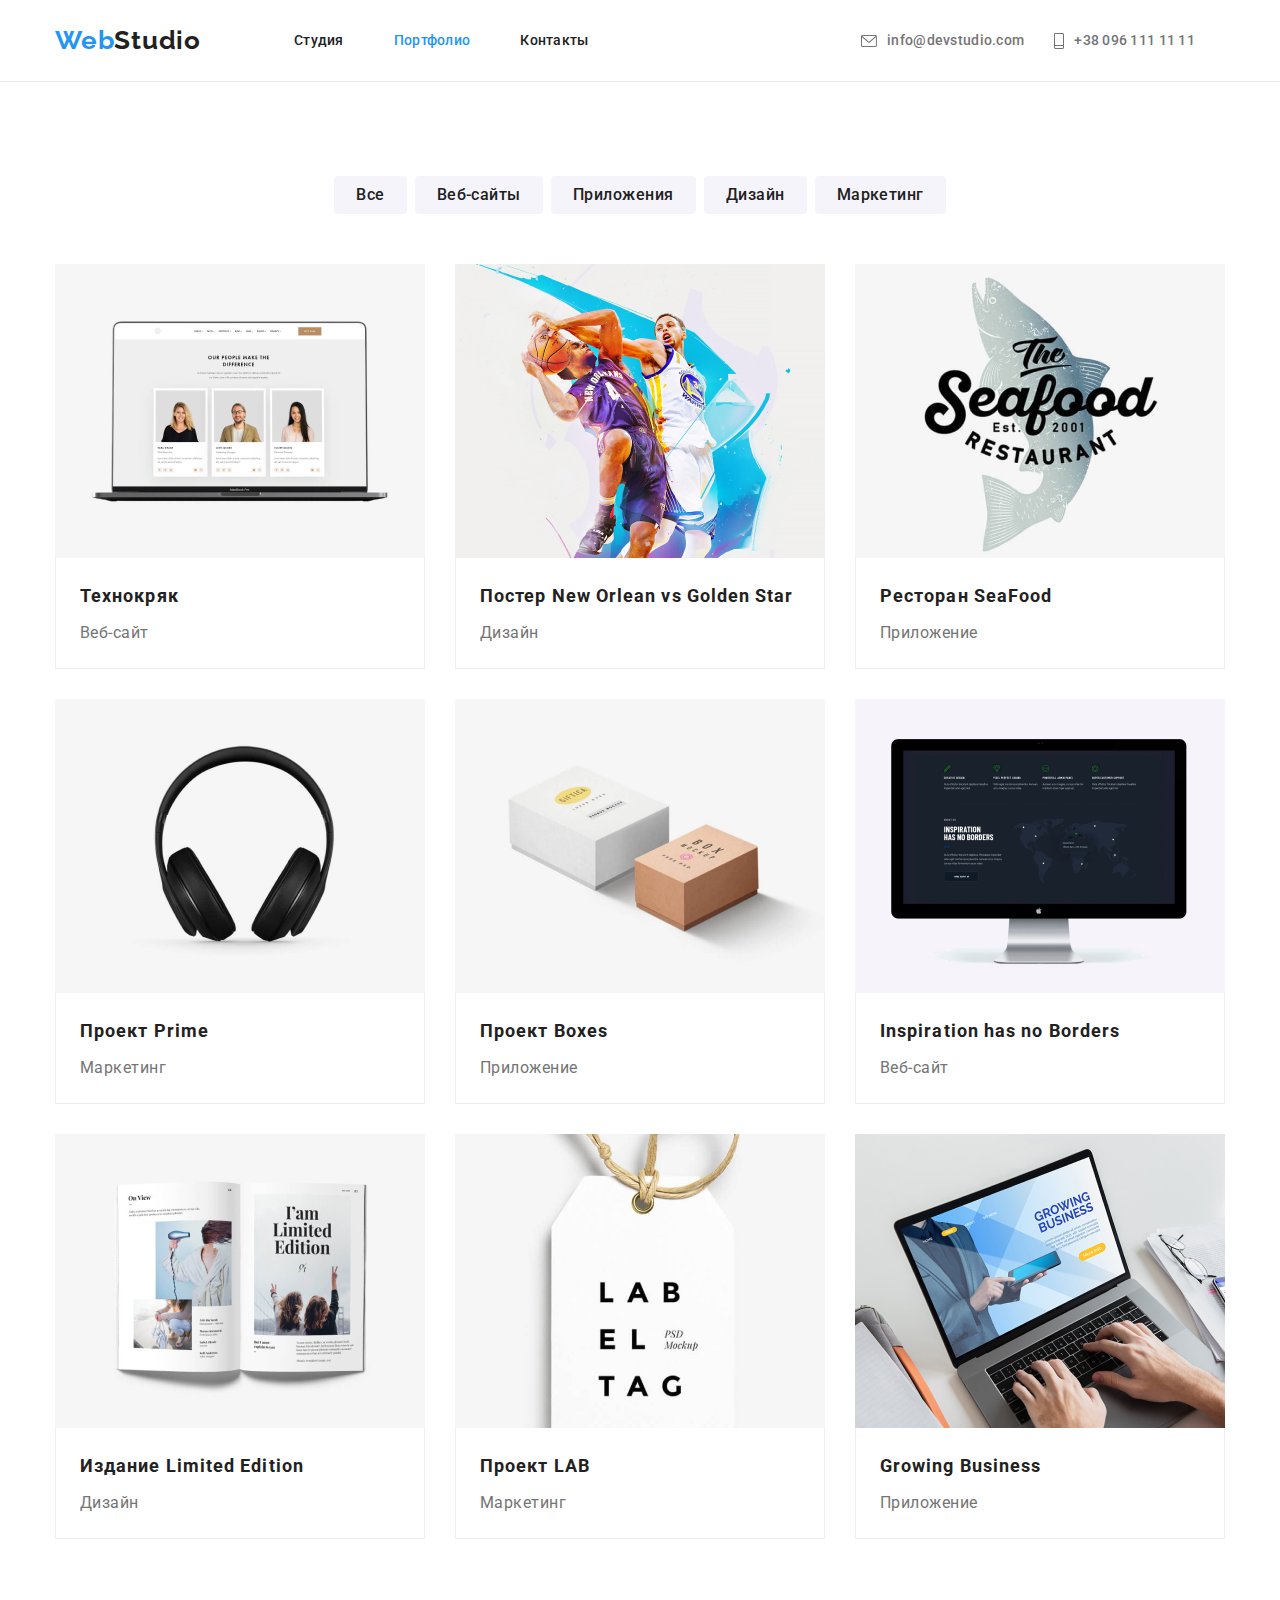
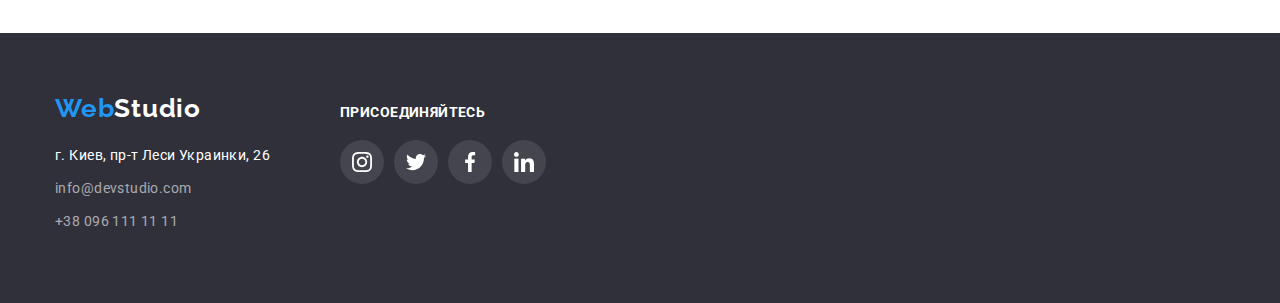
==== commit 84388546: "fixes hw 4 again" ====
--- a/portfolio.html
+++ b/portfolio.html
@@ -20,9 +20,9 @@
             <nav class="navigation">
                 <a href="" class="logo">Web<span class="logo-web">Studio</span></a>
                 <ul class="nav-list-links nav">
-                    <li class="nav-list-links-item><a class="site-nav" href="./index.html">Студия</a></li>
-                    <li class="nav-list-links-item><a class="site-nav current" href="">Портфолио</a> </li>
-                    <li class="nav-list-links-item><a class="site-nav" href="">Контакты</a> </li>
+                    <li class="nav-list-links-item"><a class="site-nav" href="./index.html">Студия</a></li>
+                    <li class="nav-list-links-item"><a class="site-nav current" href="">Портфолио</a> </li>
+                    <li class="nav-list-links-item"><a class="site-nav" href="">Контакты</a> </li>
                 </ul>
             </nav>
     
